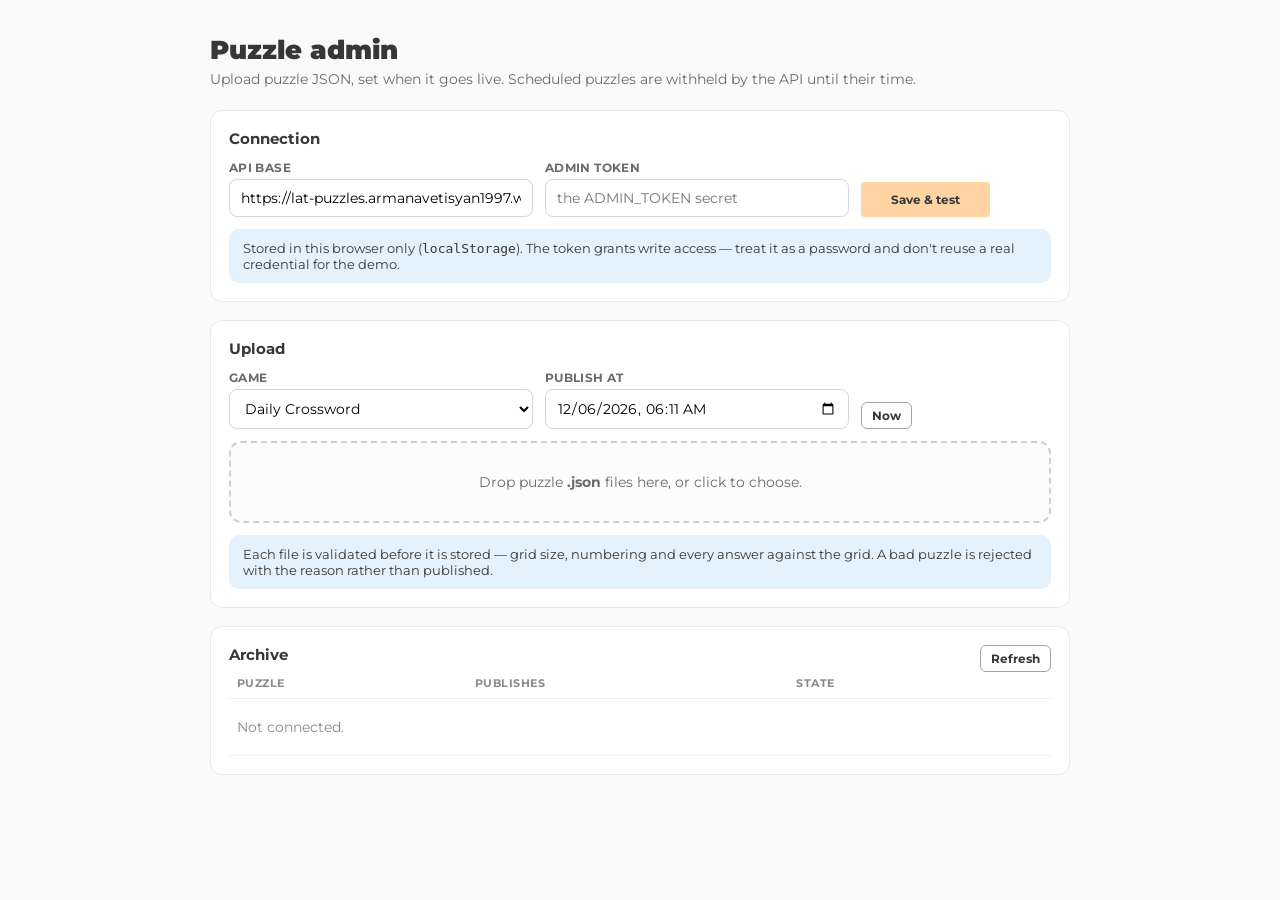
==== admin.html @ a599db53 "mini/midi + admin panel" ====
<!DOCTYPE html>
<html lang="en">
<head>
<meta charset="utf-8"/>
<meta name="viewport" content="width=device-width, initial-scale=1"/>
<meta name="robots" content="noindex"/>
<title>Puzzle admin</title>
<link rel="preconnect" href="https://fonts.googleapis.com">
<link rel="preconnect" href="https://fonts.gstatic.com" crossorigin>
<link href="https://fonts.googleapis.com/css2?family=Montserrat:wght@400;500;600;700;900&display=swap" rel="stylesheet">
<link rel="stylesheet" href="core.css">
<script src="games.js"></script>
<style>
  /* Upload and schedule puzzles. Static, so it can sit on GitHub Pages next to
     the game and talk to the worker cross-origin. */
  body{background:#fafafa}
  #app{max-width:900px;height:auto;min-height:100%;background:transparent;overflow:visible;padding:0 20px 60px}
  h1{font-size:26px;font-weight:900;margin:34px 0 4px}
  .sub{color:#6b6b6b;font-size:14px;margin:0 0 22px}
  .panel{background:#fff;border:1px solid #e8e8e8;border-radius:12px;padding:18px;margin-bottom:18px}
  .panel h2{margin:0 0 12px;font-size:15px;font-weight:700}
  label.f{display:block;font-size:12px;font-weight:700;color:#6b6b6b;margin:0 0 4px;text-transform:uppercase;letter-spacing:.03em}
  input[type=text],input[type=password],input[type=datetime-local],select{
    width:100%;border:1px solid #d3d8e0;border-radius:8px;padding:9px 11px;font-size:14px;
    font-family:var(--font);background:#fff}
  .row{display:flex;gap:12px;flex-wrap:wrap}
  .row > div{flex:1;min-width:190px}
  .drop{border:2px dashed #cfcfcf;border-radius:12px;padding:30px;text-align:center;color:#6b6b6b;
        font-size:14px;cursor:pointer;background:#fcfcfc}
  .drop.over{border-color:var(--ok);background:var(--ok-bg);color:var(--ok-ink)}
  table{width:100%;border-collapse:collapse;font-size:13.5px}
  th{text-align:left;font-size:11px;text-transform:uppercase;letter-spacing:.04em;color:#8a8a8a;
     padding:0 8px 8px;border-bottom:1px solid #eee}
  td{padding:10px 8px;border-bottom:1px solid #f2f2f2;vertical-align:middle}
  tr.sched td{background:#fffaf2}
  .pill2{font-size:11.5px;font-weight:700;padding:3px 9px;border-radius:20px;white-space:nowrap}
  .pill2.live{background:var(--ok-bg);color:var(--ok-ink)}
  .pill2.wait{background:var(--band);color:var(--ink)}
  .pill2.draft{background:#eee;color:#777}
  td input[type=datetime-local]{padding:5px 7px;font-size:12.5px;width:200px}
  .mini-btn{border:1px solid var(--panel-line);background:#fff;border-radius:6px;padding:5px 10px;
            font-size:12px;font-weight:700;font-family:var(--font);cursor:pointer;color:var(--ink)}
  .mini-btn.danger{border-color:#e6b6b2;color:#b3372e}
  .log{font-family:ui-monospace,Menlo,Consolas,monospace;font-size:12px;background:#12161c;color:#d7dde5;
       border-radius:8px;padding:12px;max-height:190px;overflow:auto;white-space:pre-wrap;margin-top:12px}
  .log .bad{color:#ff9b93}
  .log .good{color:#8fe3b0}
  .note{background:var(--note-bg);border-radius:10px;padding:11px 14px;font-size:13px;margin-top:12px}
</style>
</head>
<body>
<div id="app">
  <h1>Puzzle admin</h1>
  <p class="sub">Upload puzzle JSON, set when it goes live. Scheduled puzzles are withheld by the API until their time.</p>

  <div class="panel">
    <h2>Connection</h2>
    <div class="row">
      <div>
        <label class="f" for="api">API base</label>
        <input type="text" id="api" placeholder="https://your-worker.workers.dev" autocomplete="off"/>
      </div>
      <div>
        <label class="f" for="token">Admin token</label>
        <input type="password" id="token" placeholder="the ADMIN_TOKEN secret" autocomplete="off"/>
      </div>
      <div style="flex:0 0 auto;display:flex;align-items:flex-end;gap:8px">
        <button class="btn pri wide" type="button" id="save">Save &amp; test</button>
      </div>
    </div>
    <div class="note">Stored in this browser only (<code>localStorage</code>). The token grants write access —
      treat it as a password and don't reuse a real credential for the demo.</div>
  </div>

  <div class="panel">
    <h2>Upload</h2>
    <div class="row" style="margin-bottom:12px">
      <div>
        <label class="f" for="game">Game</label>
        <select id="game"></select>
      </div>
      <div>
        <label class="f" for="when">Publish at</label>
        <input type="datetime-local" id="when"/>
      </div>
      <div style="flex:0 0 auto;display:flex;align-items:flex-end">
        <button class="mini-btn" type="button" id="nowBtn">Now</button>
      </div>
    </div>
    <div class="drop" id="drop">Drop puzzle <b>.json</b> files here, or click to choose.
      <input type="file" id="file" accept=".json,application/json" multiple hidden/></div>
    <div class="note">Each file is validated before it is stored — grid size, numbering and every answer
      against the grid. A bad puzzle is rejected with the reason rather than published.</div>
    <div class="log" id="log" hidden></div>
  </div>

  <div class="panel">
    <h2>Archive <button class="mini-btn" type="button" id="refresh" style="float:right">Refresh</button></h2>
    <table>
      <thead><tr><th>Puzzle</th><th>Publishes</th><th>State</th><th></th></tr></thead>
      <tbody id="rows"><tr><td colspan="4" style="color:#8a8a8a;padding:20px 8px">Not connected.</td></tr></tbody>
    </table>
  </div>
</div>

<script>
const $ = s => document.querySelector(s);
const LS = { api:'lat:games:apiBase', tok:'lat:games:adminToken' };
const state = { api:'', token:'', game:'crossword' };

/* game picker comes from the shared roster */
(function fillGames(){
  const sel = $('#game');
  Object.entries(window.GAMES).forEach(([id,g]) => {
    if (g.hidden) return;
    const o = document.createElement('option');
    o.value = id; o.textContent = g.label; sel.appendChild(o);
  });
  sel.value = 'crossword';
  sel.addEventListener('change', () => { state.game = sel.value; list(); });
})();

function log(msg, cls){
  const el = $('#log'); el.hidden = false;
  const line = document.createElement('div');
  if (cls) line.className = cls;
  line.textContent = msg;
  el.appendChild(line); el.scrollTop = el.scrollHeight;
}

/* A datetime-local input carries no timezone: whatever it holds is read back
   as local time. toISOString() is UTC, so writing one straight into the other
   shifts the value by the offset — and since the archive row re-reads the
   field as local on change, an untranslated value would shift again on every
   edit. The offset is taken from the instant itself so DST is handled. */
function toLocalInput(t){
  const d = new Date(t);
  return new Date(d.getTime() - d.getTimezoneOffset()*60000).toISOString().slice(0,16);
}

function load(){
  state.api = (localStorage.getItem(LS.api) || (window.GAMES.crossword && window.GAMES.crossword.api) || '').replace(/\/+$/,'');
  state.token = localStorage.getItem(LS.tok) || '';
  $('#api').value = state.api; $('#token').value = state.token;
  $('#when').value = toLocalInput(Date.now());
}
$('#nowBtn').onclick = () => { $('#when').value = toLocalInput(Date.now()); };

/* Every per-entry admin route resolves the id against ONE game's index, so
   the game has to be on the URL. Building it in one place stops PATCH and
   DELETE drifting apart from each other. */
const entryPath = id => '/api/admin/' + encodeURIComponent(id) + '?game=' + encodeURIComponent(state.game);

async function api(path, opts){
  if (!state.api) throw new Error('set the API base first');
  const r = await fetch(state.api + path, Object.assign({
    headers: Object.assign({ 'content-type':'application/json' },
      state.token ? { 'x-admin-token': state.token } : {})
  }, opts || {}));
  const body = await r.json().catch(() => ({}));
  if (!r.ok) throw Object.assign(new Error(body.error || r.status), { body });
  return body;
}

$('#save').onclick = async () => {
  state.api = $('#api').value.trim().replace(/\/+$/,'');
  state.token = $('#token').value.trim();
  localStorage.setItem(LS.api, state.api);
  localStorage.setItem(LS.tok, state.token);
  try {
    const h = await api('/api/health?game=' + encodeURIComponent(state.game));
    log(`connected — ${h.live} live, ${h.scheduled} scheduled`, 'good');
    list();
  } catch (e) { log('connection failed: ' + e.message, 'bad'); }
};

/* ---------- upload ---------- */
const drop = $('#drop'), file = $('#file');
drop.onclick = () => file.click();
drop.ondragover = e => { e.preventDefault(); drop.classList.add('over'); };
drop.ondragleave = () => drop.classList.remove('over');
drop.ondrop = e => { e.preventDefault(); drop.classList.remove('over'); send([...e.dataTransfer.files]); };
file.onchange = () => { send([...file.files]); file.value = ''; };

async function send(files){
  const whenLocal = $('#when').value;
  const publishAt = whenLocal ? new Date(whenLocal).toISOString() : new Date().toISOString();
  for (const f of files) {
    if (!/\.json$/i.test(f.name)) { log(`skipped ${f.name} — not .json`, 'bad'); continue; }
    let puzzle;
    try { puzzle = JSON.parse(await f.text()); }
    catch (e) { log(`${f.name}: not valid JSON`, 'bad'); continue; }
    const id = f.name.replace(/\.json$/i,'').toLowerCase().replace(/[^a-z0-9]+/g,'-').replace(/^-|-$/g,'');
    try {
      const res = await api('/api/admin/upload', {
        method:'POST',
        body: JSON.stringify({ game: state.game, id, publishAt, puzzle })
      });
      log(`${res.replaced ? 'replaced' : 'uploaded'} ${res.entry.id} — ${res.entry.live ? 'live now' : 'scheduled for ' + publishAt}`, 'good');
    } catch (e) {
      log(`${f.name}: ${e.message}`, 'bad');
      (e.body && e.body.problems || []).slice(0,5).forEach(p => log('   ' + p, 'bad'));
    }
  }
  list();
}

/* ---------- archive table ---------- */
$('#refresh').onclick = () => list();

async function list(){
  const tb = $('#rows');
  try {
    const data = await api('/api/admin/list?game=' + encodeURIComponent(state.game));
    tb.innerHTML = '';
    if (!data.index.length) {
      tb.innerHTML = '<tr><td colspan="4" style="color:#8a8a8a;padding:20px 8px">Nothing uploaded yet.</td></tr>';
      return;
    }
    data.index.slice().reverse().forEach(e => {
      const tr = document.createElement('tr');
      if (!e.live) tr.className = 'sched';

      const td1 = document.createElement('td');
      td1.innerHTML = '<b></b><div style="color:#8a8a8a;font-size:12px"></div>';
      td1.querySelector('b').textContent = e.title || e.id;
      td1.querySelector('div').textContent = `${e.id} · ${e.size || ''}`;

      const td2 = document.createElement('td');
      const when = document.createElement('input');
      when.type = 'datetime-local';
      when.value = e.publishAt ? toLocalInput(e.publishAt) : '';
      when.onchange = async () => {
        try {
          await api(entryPath(e.id), {
            method:'PATCH', body: JSON.stringify({ publishAt: new Date(when.value).toISOString() })
          });
          log(`${e.id} rescheduled`, 'good'); list();
        } catch (err) { log(`${e.id}: ${err.message}`, 'bad'); }
      };
      td2.appendChild(when);

      const td3 = document.createElement('td');
      const pill = document.createElement('span');
      pill.className = 'pill2 ' + (e.status === 'draft' ? 'draft' : e.live ? 'live' : 'wait');
      pill.textContent = e.status === 'draft' ? 'Draft' : e.live ? 'Live' : 'Scheduled';
      td3.appendChild(pill);

      const td4 = document.createElement('td');
      td4.style.textAlign = 'right';
      const del = document.createElement('button');
      del.className = 'mini-btn danger'; del.type = 'button'; del.textContent = 'Delete';
      del.onclick = async () => {
        if (!confirm(`Delete ${e.id}?`)) return;
        try { await api(entryPath(e.id), { method:'DELETE' });
              log(`deleted ${e.id}`, 'good'); list(); }
        catch (err) { log(`${e.id}: ${err.message}`, 'bad'); }
      };
      td4.appendChild(del);

      tr.append(td1, td2, td3, td4);
      tb.appendChild(tr);
    });
  } catch (e) {
    tb.innerHTML = '<tr><td colspan="4" style="color:#b3372e;padding:20px 8px"></td></tr>';
    tb.querySelector('td').textContent = e.message;
  }
}

load();
if (state.api && state.token) list();
</script>
</body>
</html>
---- core.css ----
/* ============================================================================
   core.css — shared chrome for every game in the platform.
   Owns: design tokens, app shell, toolbar, menus, modal shell, buttons,
   settings controls, on-screen keyboard, toast, accessibility utilities.
   A game stylesheet should only contain its own board/engine styles.
   Figma node ids are quoted against the rules they implement.
   ========================================================================= */

:root{
  --ink:#373737; --ink2:#383838; --ink3:#1a1a1a;
  --band:#ffd4a3; --word:#fcdacd; --active:#ffa784;
  --line:#c1c1c1; --grid:#141414; --block:#000000; --wrong:#e0483f;
  --done:#b3b3b3;
  --scrim:rgba(0,0,0,.45);
  --panel:#f3f3f3;
  --panel-line:#a4a4a4;
  --ink-soft:#454a5f;
  --panel-radius:10px;
  --menu-radius:6px;
  --sw-on:#2563eb;            /* Primary/Blue/600 */
  --sw-off:#d2d5da;           /* Primary/Gray/300 */
  --note-bg:#e4f2fe;
  --focus:#2563eb;
  --ok:#00a15c; --ok-bg:#c9f0dc; --ok-ink:#0a6b41;   /* completed */
  --btn-shadow:0 2.549px 0 rgba(0,0,0,.25);
  --app-max:880px;
  --font:'Montserrat',-apple-system,BlinkMacSystemFont,'Segoe UI',Roboto,Arial,sans-serif;
  --font-key:'Inter',var(--font);
}

*{box-sizing:border-box}
html,body{margin:0;padding:0;height:100%;background:#fff;font-family:var(--font);color:var(--ink)}

/* Figma card is 644 wide; we keep its proportions and scale up to --app-max */
#app{position:relative;width:100%;max-width:var(--app-max);margin:0 auto;height:100%;
     background:#fff;overflow:hidden;display:flex;flex-direction:column}

/* ---------- toolbar (177:6683 / 223:23516) ---------- */
.topbar{display:flex;align-items:center;justify-content:space-between;padding:14px 18px 12px;flex:none}
.tb-side{display:flex;align-items:center;gap:13px}
.tb-side.right{gap:16px}
.pill{height:30px;display:flex;align-items:center;gap:8px;padding:0 11px;background:#fff;border:none;
      border-radius:4px;box-shadow:var(--btn-shadow);font-family:var(--font);font-weight:700;
      font-size:14px;color:var(--ink2);cursor:pointer;white-space:nowrap}
.circle{width:30px;height:30px;border-radius:50%;background:#fff;border:none;box-shadow:var(--btn-shadow);
        display:flex;align-items:center;justify-content:center;cursor:pointer;color:var(--ink2);padding:0}
.pill:active,.circle:active{transform:translateY(1px);box-shadow:0 1px 0 rgba(0,0,0,.25)}
.pill svg,.circle svg{display:block}
.caret{margin-left:2px}
.assistwrap,.menuwrap{position:relative}
#timerPill.collapsed{gap:0;padding:0 7px}
#timerPill.collapsed #timer{display:none}

/* ---------- active clue bar (223:37557) ---------- */
.cluebar{background:var(--band);padding:15px 20px;font-size:14px;color:var(--ink3);
         min-height:52px;display:flex;align-items:center;line-height:1.2;flex:none}
.cluebar .cnum,.cluebar .cdir{font-weight:700}
.cluebar .cdir{margin-left:5px}
.cluebar .csep{margin:0 8px;font-weight:700}
.cluebar .ctxt{font-weight:500}
.cluebar .cbtext{flex:1 0 0;min-width:0;overflow:hidden;text-overflow:ellipsis;white-space:nowrap}
/* clue stepper — flanks the bar so entries can be walked in order */
.clueNav{display:none;width:28px;height:28px;flex:none;padding:0;background:none;border:none;
         color:var(--ink3);cursor:pointer;align-items:center;justify-content:center;border-radius:50%}
.clueNav:active{background:rgba(0,0,0,.08)}
.clueNav#cluePrev svg{transform:scaleX(-1)}

/* ---------- dropdown panels (177:6994 assist / 177:7287 menu) ---------- */
.menu,.mmenu{position:absolute;top:calc(100% + 4px);right:0;width:169px;background:var(--panel);
             border:1px solid var(--panel-line);border-radius:var(--menu-radius);
             padding:10px 20px;display:none;flex-direction:column;gap:5px}
.menu{z-index:40}
.mmenu{z-index:50}
.menu.open,.mmenu.open{display:flex}
.menu button,.mmenu > button{display:flex;align-items:center;width:100%;height:30px;text-align:left;
  background:none;border:none;border-bottom:1px solid var(--panel-line);padding:5px 10px 5px 0;
  font-family:var(--font);font-size:16px;font-weight:600;color:var(--ink);cursor:pointer;white-space:nowrap}
.mmenu > button{justify-content:space-between}
.menu button:last-child,.mmenu > button:last-child{border-bottom:none}
.mmenu > button.hasChev{padding-right:5px}
.mmenu .chev{color:var(--ink);display:flex;align-items:center}

/* share submenu (177:7595) — sibling of .mmenu so hiding the menu cannot hide it */
.sharemenu{position:absolute;top:179px;left:calc(100% - 1px);width:101px;background:var(--panel);
           border:1px solid var(--panel-line);border-radius:var(--menu-radius);padding:10px 20px;
           display:none;flex-direction:column;gap:5px;z-index:51}
.sharemenu.open{display:flex}
.sharemenu button{width:61px;padding:5px 0;background:none;border:none;
                  border-bottom:1px solid var(--panel-line);display:flex;align-items:center;
                  justify-content:center;color:var(--ink);cursor:pointer}
.sharemenu button:last-child{border-bottom:none}

/* menu scrim — clue bar down only, so the toolbar stays live (177:7286) */
.menuscrim{position:absolute;left:0;right:0;bottom:0;background:var(--scrim);display:none;z-index:45}
.menuscrim.open{display:block}

/* ---------- modal shell (177:7886 / 8183 / 8475 / 8768) ---------- */
.overlay{position:absolute;inset:0;background:var(--scrim);display:none;align-items:center;
         justify-content:center;z-index:60;padding:20px}
.overlay.open{display:flex}
.modal{background:var(--panel);border-radius:var(--panel-radius);width:min(564px,100%);max-height:100%;
       overflow:auto;padding:24px 20px;display:flex;flex-direction:column;align-items:center;gap:22px}
.mhead{position:relative;width:100%;display:flex;align-items:flex-start;justify-content:center}
.modal h2{margin:0;font-weight:900;font-size:18px;color:var(--ink);text-align:center;line-height:normal}
.mclose{position:absolute;right:0;top:0;width:24px;height:24px;padding:0;background:none;border:none;
        color:var(--ink);cursor:pointer;display:flex;align-items:center;justify-content:center}
.mbody{width:100%;display:flex;flex-direction:column;gap:10px;font-size:14px;font-weight:400;
       color:var(--ink);line-height:normal}
.mbody p{margin:0}
.mbody b,.mbody strong{font-weight:700}
.mbody .soft{color:var(--ink-soft)}
.mbody ul{margin:0;padding-left:21px}
.mbody hr{width:100%;height:0;margin:0;border:none;border-top:1px solid var(--panel-line)}
.mbody.center{text-align:center}
.mbtns{display:flex;gap:4px;justify-content:center;width:100%}
.btn{height:35px;padding:5px 30px;border-radius:4px;border:none;font-family:var(--font);font-weight:700;
     font-size:12px;color:var(--ink);display:flex;align-items:center;justify-content:center;
     cursor:pointer;white-space:nowrap}
.btn.sec{background:#fff;border:1px solid var(--panel-line)}
.btn.pri{background:var(--band);width:95px;padding:5px 0}
.btn.pri.wide{width:auto;padding:5px 30px}

/* ---------- settings controls (213:15044) ---------- */
.sgroup{display:flex;flex-direction:column;gap:10px;width:100%}
.srow{display:flex;align-items:center;justify-content:space-between;width:100%;gap:12px}
.srow .lab{width:298px;font-size:14px;color:var(--ink);line-height:normal}
.srow .lab b{display:block;font-weight:700}
.srow .lab span{display:block;font-weight:400}
.sw{position:relative;width:36px;height:20px;flex:none}
.sw input{position:absolute;opacity:0;width:0;height:0}
.sw i{display:block;position:absolute;inset:0;background:var(--sw-off);border-radius:100px;
      transition:.2s;cursor:pointer}
.sw i:before{content:"";position:absolute;width:16px;height:16px;left:2px;top:2px;background:#fff;
             border-radius:100px;box-shadow:0 2px 4px rgba(39,39,39,.1);transition:.2s}
.sw input:checked + i{background:var(--sw-on)}
.sw input:checked + i:before{transform:translateX(16px)}
.optg{display:flex;flex-direction:column;gap:9px;width:329px}
.optg > b{font-weight:700;font-size:14px;color:var(--ink)}
.optg label{display:flex;gap:9px;align-items:flex-start;font-size:14px;font-weight:400;
            color:var(--ink);cursor:pointer}
.cbx{appearance:none;-webkit-appearance:none;width:20px;height:20px;flex:none;margin:0;border-radius:4px;
     border:1.5px solid var(--panel-line);background:#fff;position:relative;cursor:pointer}
.cbx:checked{background:var(--sw-on);border-color:var(--sw-on)}
.cbx:checked:after{content:"";position:absolute;left:6.5px;top:2.5px;width:5px;height:10px;
                   border:solid #fff;border-width:0 2px 2px 0;transform:rotate(45deg)}
.rdo{appearance:none;-webkit-appearance:none;width:15px;height:15px;flex:none;margin:1px 0 0;
     border-radius:50%;border:1.5px solid var(--ink);background:#fff;position:relative;cursor:pointer}
.rdo:checked:after{content:"";position:absolute;inset:2.5px;border-radius:50%;background:var(--ink)}
.rdo.sm{width:12px;height:12px;margin:0}
.rdo.sm:checked:after{inset:2px}

/* ---------- print dialog (213:14706) ---------- */
.printopts{display:flex;gap:13px;align-items:center;flex-wrap:wrap}
.printopts label{display:flex;gap:8px;align-items:center;font-size:14px;font-weight:400;
                 cursor:pointer;white-space:nowrap}
.fontstep{display:flex;align-items:center;width:100%}
.fontstep button{width:51px;height:51px;flex:none;border:1px solid #b7b7b7;background:#fff;
                 color:var(--ink);display:flex;align-items:center;justify-content:center;cursor:pointer}
.fontstep button:first-child{border-radius:10px 0 0 10px}
.fontstep button:last-child{border-radius:0 10px 10px 0}
.fontstep .prev{flex:1;height:51px;border:1px solid #b7b7b7;border-left:none;border-right:none;
                display:flex;align-items:center;justify-content:center;font-size:14px;font-weight:400;
                color:var(--ink);overflow:hidden;white-space:nowrap}
.inkrow{display:flex;gap:33px;align-items:center}
.mini3{width:72px;height:72px;flex:none;display:grid;grid-template-columns:repeat(3,24px);
       grid-template-rows:repeat(3,24px)}
.mini3 span{border:1px solid #18181b}
.mini3 span.k{background:#18181b}
.inkslider{width:220px;height:24px;accent-color:var(--ink)}
.notebox{display:flex;gap:20px;align-items:center;background:var(--note-bg);border-radius:10px;
         padding:10px 20px;width:100%;font-size:14px;line-height:normal}
.notebox svg{flex:none;color:var(--ink)}

/* ---------- win screen (221:15569) ---------- */
.congrats{display:flex;flex-direction:column;gap:5px;align-items:center;width:100%}
.stats{display:flex;gap:20px;align-items:center;justify-content:center;width:100%}
.stat{width:79px;display:flex;flex-direction:column;align-items:center;text-align:center;
      color:var(--ink);line-height:normal}
.stat span{font-size:14px;font-weight:400}
.stat b{font-size:28px;font-weight:700}
.statdiv{width:1px;height:52px;background:var(--panel-line);flex:none}

/* ---------- on-screen keyboard (223:23785) ---------- */
#keyboard{display:none}
.kbrow{display:flex;gap:6px;width:100%;justify-content:center}
.kbrow.r2{padding:0 16px}
.kbkey{flex:1 1 0;max-width:32px;height:42px;background:#fff;border:none;border-radius:5px;
       box-shadow:0 1px 0 rgba(0,0,0,.15);font-family:var(--font-key);font-size:18px;font-weight:500;
       color:#000;display:flex;align-items:center;justify-content:center;cursor:pointer;padding:0;
       -webkit-tap-highlight-color:transparent}
.kbkey.sp{max-width:48px;background:#a3aab2;font-size:14px;font-weight:600}
.kbkey:active{filter:brightness(.92)}

/* ---------- feedback ---------- */
.toast{position:absolute;left:50%;bottom:26px;transform:translateX(-50%) translateY(20px);
       background:#222;color:#fff;padding:10px 18px;border-radius:8px;font-size:14px;font-weight:500;
       opacity:0;pointer-events:none;transition:.25s;z-index:80}
.toast.show{opacity:1;transform:translateX(-50%) translateY(0)}

/* ---------- accessibility ---------- */
.sr-only{position:absolute;width:1px;height:1px;padding:0;margin:-1px;overflow:hidden;
         clip:rect(0 0 0 0);white-space:nowrap;border:0}
.mobonly{display:none}
.deskonly{display:flex}
:focus-visible{outline:2px solid var(--focus);outline-offset:2px}
.cell:focus{outline:none}
.cell:focus-visible{outline:2px solid var(--focus);outline-offset:-2px;z-index:3}
@media(prefers-reduced-motion:reduce){
  *,*::before,*::after{animation-duration:.01ms !important;transition-duration:.01ms !important}
}

/* ============================ MOBILE ====================================== */
@media(max-width:720px){
  #app{margin:0;border-radius:0;max-width:none;height:100%;overflow:hidden}
  .topbar{height:56px;padding:13px 16px}
  .cluebar{min-height:41px;padding:12px 16px;align-items:flex-start}
  /* The clue is the puzzle — it must never be truncated. It wraps instead, and
     the grid gives up the height (the dock is measured, see sizeCells).
     The "18 ACROSS •" prefix is dropped: the number is already on the grid, and
     on a phone it was consuming the width that caused the cut-off. Screen
     readers still get the full "18 Across: …" from the live region. */
  .cluebar{align-items:center;gap:8px}
  .cluebar .cbtext{white-space:normal;overflow:visible;text-overflow:clip}
  .cluebar .cnum,.cluebar .cdir,.cluebar .csep{display:none}
  .cluebar .ctxt{font-weight:700;white-space:normal;overflow:visible;line-height:1.3}
  .clueNav{display:flex}
  .mobonly{display:flex}
  /* display:contents so dropdowns anchor to #app, and so hiding the Assist pill
     cannot hide the menu that lives inside its wrapper */
  .assistwrap,.menuwrap{display:contents}
  #assistBtn{display:none}
  /* dropdowns are full-width panels under the toolbar (223:19983 / 223:22476) */
  .menu,.mmenu,.sharemenu{top:56px;left:0;right:0;width:auto;margin:0;border-radius:0;
    border-left:none;border-right:none;padding:10px 20px;gap:10px}
  .menu button,.mmenu > button{height:30px;font-size:16px}
  .sharemenu{z-index:52}
  .sharemenu button{width:100%;height:34px;padding:5px 0}
  .mmenu.sharing{display:none}
  #keyboard{background:#d1d5db;width:100%;flex:none;display:flex;flex-direction:column;
            gap:8px;padding:10px 6px 20px}
  .kbrow{flex:none}
  .overlay{padding:16px}
  .modal{width:100%;max-height:calc(100% - 32px)}
  .srow .lab{width:auto;flex:1}
  .optg{width:100%}
  .printopts{flex-direction:column;align-items:flex-start;gap:9px}
  .inkrow{gap:16px}
  .inkslider{width:auto;flex:1}
}
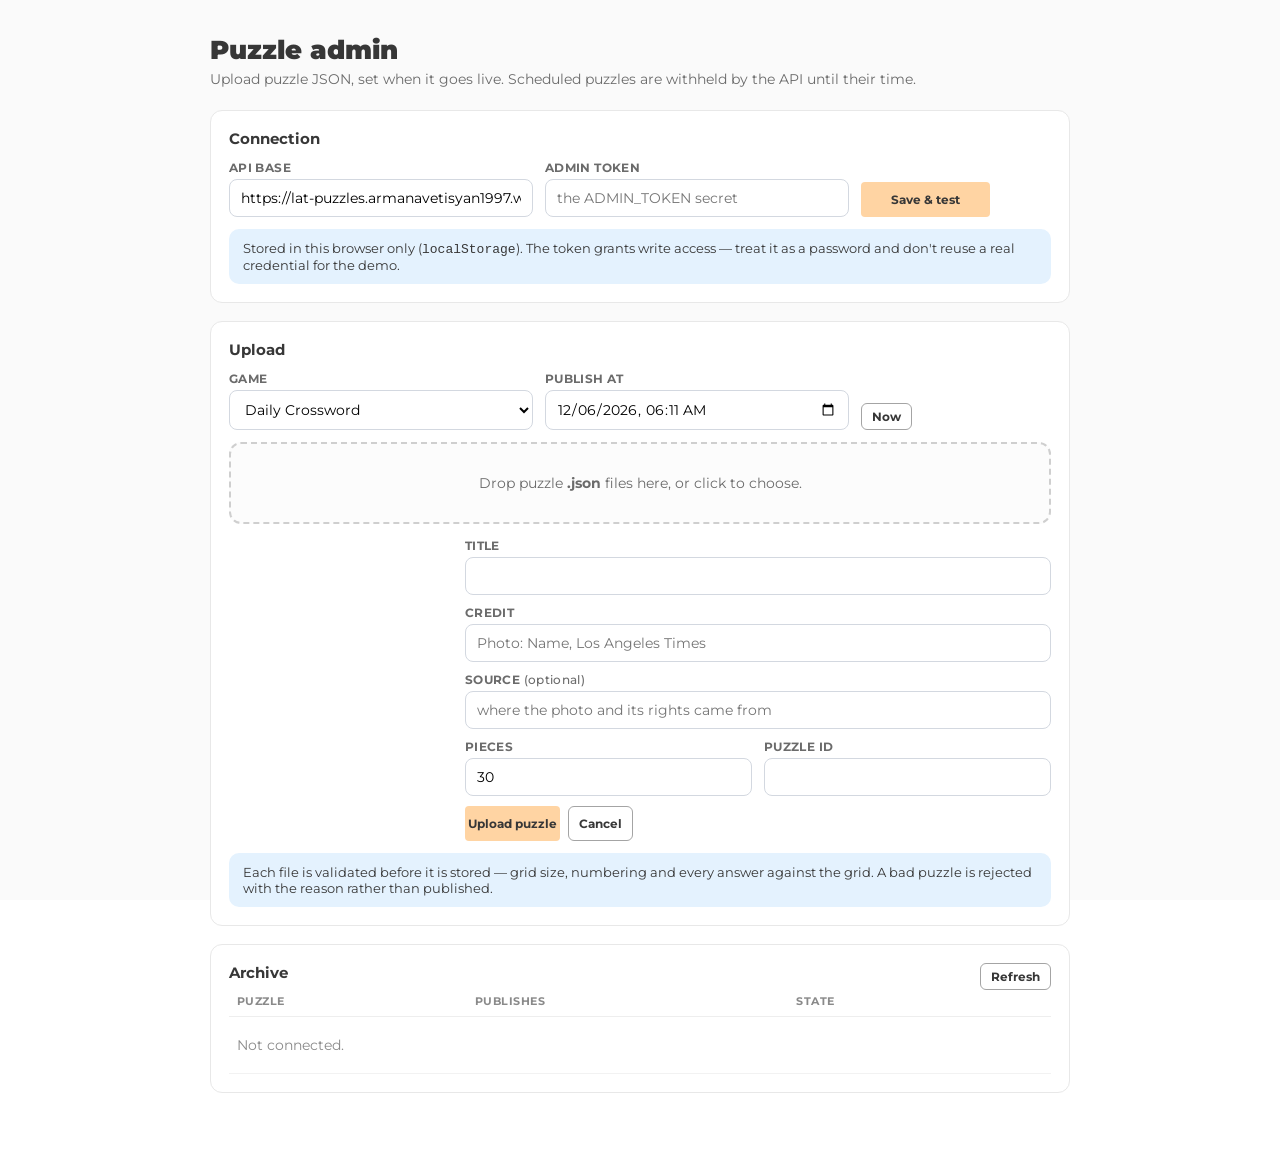
==== commit 8317ac6e: "jigsaw" ====
--- a/admin.html
+++ b/admin.html
@@ -46,6 +46,12 @@
   .log .bad{color:#ff9b93}
   .log .good{color:#8fe3b0}
   .note{background:var(--note-bg);border-radius:10px;padding:11px 14px;font-size:13px;margin-top:12px}
+  input[type=number]{width:100%;border:1px solid #d3d8e0;border-radius:8px;padding:9px 11px;font-size:14px;
+    font-family:var(--font);background:#fff}
+  .photo{display:flex;gap:16px;align-items:flex-start;margin-top:14px;flex-wrap:wrap}
+  .photo img{width:220px;max-width:100%;border-radius:8px;display:block;background:#eee}
+  .photo .fields{flex:1;min-width:240px;display:grid;gap:10px}
+  .photo .meta{font-size:12px;color:#8a8a8a;margin-top:6px}
 </style>
 </head>
 <body>
@@ -87,9 +93,29 @@
         <button class="mini-btn" type="button" id="nowBtn">Now</button>
       </div>
     </div>
-    <div class="drop" id="drop">Drop puzzle <b>.json</b> files here, or click to choose.
+    <div class="drop" id="drop"><span id="dropText">Drop puzzle <b>.json</b> files here, or click to choose.</span>
       <input type="file" id="file" accept=".json,application/json" multiple hidden/></div>
-    <div class="note">Each file is validated before it is stored — grid size, numbering and every answer
+    <!-- Jigsaw only: a photo is the puzzle, so it comes with a few words about it -->
+    <div class="photo" id="photo" hidden>
+      <div><img id="photoImg" alt=""/><div class="meta" id="photoMeta"></div></div>
+      <div class="fields">
+        <div><label class="f" for="pTitle">Title</label><input type="text" id="pTitle"/></div>
+        <div><label class="f" for="pCredit">Credit</label>
+          <input type="text" id="pCredit" placeholder="Photo: Name, Los Angeles Times"/></div>
+        <div><label class="f" for="pSource">Source <span style="text-transform:none;font-weight:500">(optional)</span></label>
+          <input type="text" id="pSource" placeholder="where the photo and its rights came from"/></div>
+        <div class="row">
+          <div style="min-width:120px"><label class="f" for="pPieces">Pieces</label>
+            <input type="number" id="pPieces" min="6" max="200" step="1" value="30"/></div>
+          <div><label class="f" for="pId">Puzzle id</label><input type="text" id="pId"/></div>
+        </div>
+        <div style="display:flex;gap:8px">
+          <button class="btn pri" type="button" id="pSend">Upload puzzle</button>
+          <button class="mini-btn" type="button" id="pCancel">Cancel</button>
+        </div>
+      </div>
+    </div>
+    <div class="note" id="dropNote">Each file is validated before it is stored — grid size, numbering and every answer
       against the grid. A bad puzzle is rejected with the reason rather than published.</div>
     <div class="log" id="log" hidden></div>
   </div>
@@ -108,17 +134,47 @@
 const LS = { api:'lat:games:apiBase', tok:'lat:games:adminToken' };
 const state = { api:'', token:'', game:'crossword' };
 
-/* game picker comes from the shared roster */
+/* Game picker comes from the shared roster, minus the games this page cannot
+   act on: a `generated` game (sudoku) derives its puzzles from the date and
+   never reads the backend, so an upload against it would be accepted and then
+   never appear anywhere. Offering it is offering a no-op. */
 (function fillGames(){
   const sel = $('#game');
   Object.entries(window.GAMES).forEach(([id,g]) => {
+    /* The list is games an editor can upload to. A purely generated game
+       (sudoku, Turnspell, Gridlock) has nothing to upload. A HYBRID one —
+       Word Search — generates only as a fallback for dates nobody authored
+       and still takes authored puzzles, so the presence of `generated` is no
+       longer reason enough on its own to leave a game out. */
     if (g.hidden) return;
+    if (g.generated && !g.generated.fallback) return;
     const o = document.createElement('option');
     o.value = id; o.textContent = g.label; sel.appendChild(o);
   });
   sel.value = 'crossword';
-  sel.addEventListener('change', () => { state.game = sel.value; list(); });
+  sel.addEventListener('change', () => { state.game = sel.value; dropFor(); list(); });
 })();
+
+/* Jigsaw's puzzle is a photo, so for Jigsaw the drop zone takes photos too:
+   the page scales one down, the Worker stores it, and the puzzle JSON is
+   written here around the address it is stored at. JSON still works, for a
+   puzzle whose photo is hosted elsewhere. */
+const PHOTO_GAME = 'jigsaw';
+const NOTE_JSON = $('#dropNote').innerHTML;
+function dropFor(){
+  const photos = state.game === PHOTO_GAME;
+  $('#file').accept = photos ? '.json,application/json,.jpg,.jpeg,.png,.webp,image/jpeg,image/png,image/webp'
+                             : '.json,application/json';
+  $('#dropText').innerHTML = photos
+    ? 'Drop a <b>photo</b> (.jpg, .png, .webp) or puzzle <b>.json</b> here, or click to choose.'
+    : 'Drop puzzle <b>.json</b> files here, or click to choose.';
+  $('#dropNote').innerHTML = photos
+    ? 'A photo is scaled to at most 1600px across and saved as a JPEG before it is sent. ' +
+      'It stays private until its puzzle is published. Every photo needs a credit: only upload ' +
+      'photos the paper has the right to publish.'
+    : NOTE_JSON;
+  if (!photos) closePhoto();
+}
 
 function log(msg, cls){
   const el = $('#log'); el.hidden = false;
@@ -182,9 +238,18 @@
 drop.ondrop = e => { e.preventDefault(); drop.classList.remove('over'); send([...e.dataTransfer.files]); };
 file.onchange = () => { send([...file.files]); file.value = ''; };
 
+const isPhoto = f => /\.(jpe?g|png|webp)$/i.test(f.name) || /^image\/(jpeg|png|webp)$/.test(f.type);
+
 async function send(files){
   const whenLocal = $('#when').value;
   const publishAt = whenLocal ? new Date(whenLocal).toISOString() : new Date().toISOString();
+  /* a photo needs its form filled in, so photos are taken one at a time */
+  const photo = state.game === PHOTO_GAME && files.find(isPhoto);
+  if (photo) {
+    if (files.length > 1) log('photos go up one at a time — showing ' + photo.name, 'bad');
+    openPhoto(photo);
+    return;
+  }
   for (const f of files) {
     if (!/\.json$/i.test(f.name)) { log(`skipped ${f.name} — not .json`, 'bad'); continue; }
     let puzzle;
@@ -205,6 +270,95 @@
   list();
 }
 
+/* ---------- a Jigsaw photo ---------- */
+const MAX_SIDE = 1600, QUALITY = 0.86;
+const photo = { blob:null, url:'' };
+
+/* A phone photo can be 4000px and 8 MB; the player never shows it larger
+   than a screen, so it is redrawn at most 1600px on its long side. Drawing
+   it also bakes in the camera's rotation and drops its location data. */
+async function shrink(file){
+  const bmp = await createImageBitmap(file, { imageOrientation:'from-image' });
+  const k = Math.min(1, MAX_SIDE / Math.max(bmp.width, bmp.height));
+  const c = document.createElement('canvas');
+  c.width = Math.round(bmp.width * k); c.height = Math.round(bmp.height * k);
+  const g = c.getContext('2d');
+  g.fillStyle = '#fff'; g.fillRect(0, 0, c.width, c.height);   // a PNG's transparency, flattened
+  g.drawImage(bmp, 0, 0, c.width, c.height);
+  bmp.close && bmp.close();
+  const blob = await new Promise(res => c.toBlob(res, 'image/jpeg', QUALITY));
+  return { blob, w:c.width, h:c.height };
+}
+
+function slugify(s){ return String(s).toLowerCase().replace(/[^a-z0-9]+/g,'-').replace(/^-|-$/g,''); }
+
+async function openPhoto(f){
+  let out;
+  try { out = await shrink(f); }
+  catch (e) { log(`${f.name}: could not read this photo`, 'bad'); return; }
+  closePhoto();
+  photo.blob = out.blob; photo.url = URL.createObjectURL(out.blob);
+  $('#photoImg').src = photo.url;
+  $('#photoMeta').textContent = `${out.w} × ${out.h} · ${Math.round(out.blob.size / 1024)} KB`;
+  /* a name like "griffith_observatory-2.jpg" becomes "Griffith observatory 2" */
+  const name = f.name.replace(/\.[^.]+$/,'').replace(/[_-]+/g,' ').trim();
+  $('#pTitle').value = name.charAt(0).toUpperCase() + name.slice(1);
+  $('#pCredit').value = localStorage.getItem('lat:games:lastCredit') || '';
+  $('#pSource').value = '';
+  $('#pPieces').value = 30;
+  /* one Jigsaw a day: the id is the publish date, as in the shipped puzzles */
+  const d = $('#when').value ? new Date($('#when').value) : new Date();
+  $('#pId').value = 'jigsaw-' + toLocalInput(d).slice(0,10);
+  $('#photo').hidden = false;
+  $('#pTitle').focus();
+}
+
+function closePhoto(){
+  if (photo.url) URL.revokeObjectURL(photo.url);
+  photo.blob = null; photo.url = '';
+  $('#photo').hidden = true;
+}
+$('#pCancel').onclick = closePhoto;
+
+$('#pSend').onclick = async () => {
+  const title = $('#pTitle').value.trim(), credit = $('#pCredit').value.trim();
+  const source = $('#pSource').value.trim(), pieces = Number($('#pPieces').value);
+  const id = slugify($('#pId').value);
+  if (!title) { log('the photo needs a title', 'bad'); $('#pTitle').focus(); return; }
+  if (!credit) { log('the photo needs a credit', 'bad'); $('#pCredit').focus(); return; }
+  if (!Number.isInteger(pieces) || pieces < 6 || pieces > 200) { log('pieces must be a whole number from 6 to 200', 'bad'); return; }
+  if (!id) { log('the puzzle needs an id', 'bad'); return; }
+  if (!state.api) { log('set the API base first', 'bad'); return; }
+  const whenLocal = $('#when').value;
+  const publishAt = whenLocal ? new Date(whenLocal).toISOString() : new Date().toISOString();
+  const btn = $('#pSend'); btn.disabled = true;
+  try {
+    const r = await fetch(state.api + '/api/admin/image/' + encodeURIComponent(id) + '?game=' + PHOTO_GAME, {
+      method:'PUT', body: photo.blob,
+      headers: Object.assign({ 'content-type':'image/jpeg' }, state.token ? { 'x-admin-token': state.token } : {})
+    });
+    const up = await r.json().catch(() => ({}));
+    if (!r.ok) throw new Error(up.error || r.status);
+    log(`photo stored — ${Math.round(up.bytes / 1024)} KB`, 'good');
+    /* the version on the end makes a replaced photo a new address, so
+       nobody is shown yesterday's copy from their cache */
+    const dated = id.match(/\d{4}-\d{2}-\d{2}/);
+    const puzzle = { title, date: dated ? dated[0] : toLocalInput(publishAt).slice(0,10),
+                     image: up.url + '&v=' + Date.now().toString(36), credit,
+                     pieces, author:'', editor:'' };
+    if (source) puzzle.source = source;
+    const res = await api('/api/admin/upload', {
+      method:'POST', body: JSON.stringify({ game: PHOTO_GAME, id, publishAt, puzzle })
+    });
+    localStorage.setItem('lat:games:lastCredit', credit);
+    log(`${res.replaced ? 'replaced' : 'uploaded'} ${res.entry.id} — ${res.entry.live ? 'live now' : 'scheduled for ' + publishAt}`, 'good');
+    closePhoto(); list();
+  } catch (e) {
+    log(`${id}: ${e.message}`, 'bad');
+    (e.body && e.body.problems || []).slice(0,5).forEach(p => log('   ' + p, 'bad'));
+  } finally { btn.disabled = false; }
+};
+
 /* ---------- archive table ---------- */
 $('#refresh').onclick = () => list();
 
--- a/core.css
+++ b/core.css
@@ -24,19 +24,36 @@
   --ok:#00a15c; --ok-bg:#c9f0dc; --ok-ink:#0a6b41;   /* completed */
   --btn-shadow:0 2.549px 0 rgba(0,0,0,.25);
   --app-max:880px;
+  --sudoku-blue:#00a8f0;      /* Sudoku's card + difficulty screen (378:42284) */
   --font:'Montserrat',-apple-system,BlinkMacSystemFont,'Segoe UI',Roboto,Arial,sans-serif;
   --font-key:'Inter',var(--font);
 }
 
 *{box-sizing:border-box}
-html,body{margin:0;padding:0;height:100%;background:#fff;font-family:var(--font);color:var(--ink)}
+/* The toolbar sits on its own faint band, edge to edge. It cannot simply be a
+   background on .topbar: that element lives inside #app, which is narrower than
+   the frame and clips with overflow:hidden, so the band would stop short of
+   both sides. Painting it on the page and on #app with the same top-anchored
+   gradient makes it span the full width — --bar-h is measured in core.js, and
+   the fallback covers the moment before that runs. */
+html,body{margin:0;padding:0;height:100%;height:100dvh;font-family:var(--font);color:var(--ink);
+  background:linear-gradient(180deg,var(--bar-bg,#f3f3f3) 0,var(--bar-bg,#f3f3f3) var(--bar-h,60px),#fff var(--bar-h,60px)) no-repeat}
 
 /* Figma card is 644 wide; we keep its proportions and scale up to --app-max */
 #app{position:relative;width:100%;max-width:var(--app-max);margin:0 auto;height:100%;
-     background:#fff;overflow:hidden;display:flex;flex-direction:column}
-
-/* ---------- toolbar (177:6683 / 223:23516) ---------- */
-.topbar{display:flex;align-items:center;justify-content:space-between;padding:14px 18px 12px;flex:none}
+     background:linear-gradient(180deg,var(--bar-bg,#f3f3f3) 0,var(--bar-bg,#f3f3f3) var(--bar-h,60px),#fff var(--bar-h,60px)) no-repeat;
+     overflow:hidden;display:flex;flex-direction:column}
+
+/* A paused timer has to look paused, or a reader who clicked it once assumes
+   the clock is still running. */
+.pill.paused{opacity:.55}
+.pill.paused #timer{text-decoration:line-through}
+
+/* ---------- toolbar (177:6683 / 223:23516) ----------
+   The bar sits on its own faint band rather than on the page white, which is
+   how the Sudoku frames draw it and now the norm for every game. */
+.topbar{display:flex;align-items:center;justify-content:space-between;padding:14px 18px 12px;flex:none;
+        background:transparent}
 .tb-side{display:flex;align-items:center;gap:13px}
 .tb-side.right{gap:16px}
 .pill{height:30px;display:flex;align-items:center;gap:8px;padding:0 11px;background:#fff;border:none;
@@ -225,6 +242,9 @@
   .cluebar .ctxt{font-weight:700;white-space:normal;overflow:visible;line-height:1.3}
   .clueNav{display:flex}
   .mobonly{display:flex}
+  /* the other half of only:'desktop' -- without it the class showed on
+     phones as well, and a desktop control sat beside its mobile stand-in */
+  .deskonly{display:none}
   /* display:contents so dropdowns anchor to #app, and so hiding the Assist pill
      cannot hide the menu that lives inside its wrapper */
   .assistwrap,.menuwrap{display:contents}
